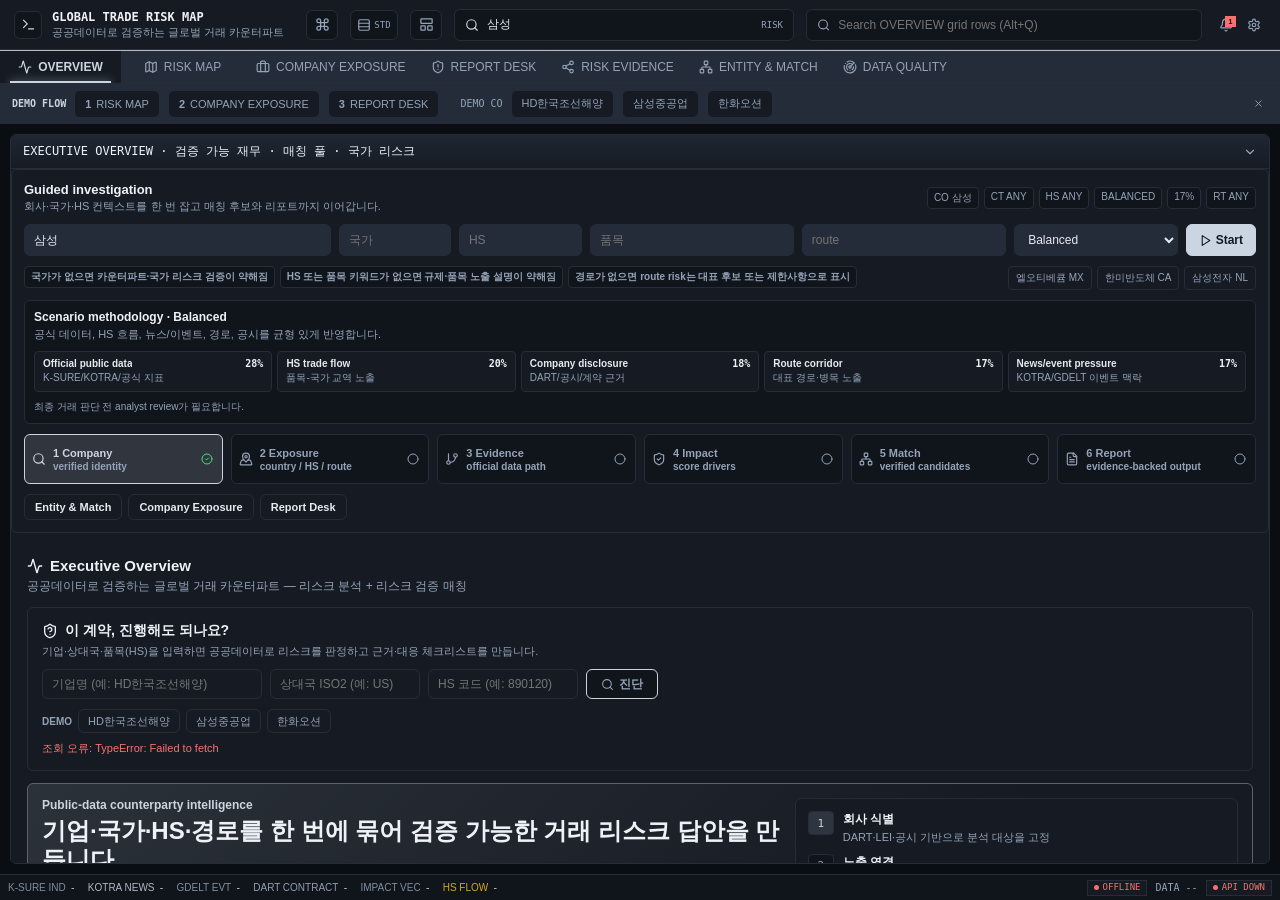
==== index.html @ f88943f3 "Real certifications: KOTRA overseas cert (1525 rows) normalized to dedicated cache; /trade-risk/cert" ====
<!DOCTYPE html>
<html lang="en">
  <head>
    <meta charset="UTF-8" />
    <meta name="viewport" content="width=device-width, initial-scale=1.0" />
    <meta
      http-equiv="Content-Security-Policy"
      content="default-src 'self'; script-src 'self'; style-src 'self' 'unsafe-inline'; img-src 'self' data: blob: https:; font-src 'self' data:; connect-src 'self' https://gtrm-api.my-worker-data.workers.dev http://localhost:* http://127.0.0.1:* ws://localhost:* ws://127.0.0.1:*; object-src 'none'; base-uri 'self'; form-action 'none'; frame-ancestors 'none'"
    />
    <meta name="referrer" content="no-referrer" />
    <title>Global Trade Risk Map</title>
    <script src="./gtrm-config.js"></script>
    <script type="module" crossorigin src="./assets/index-BjQ5IE_Y.js"></script>
    <link rel="modulepreload" crossorigin href="./assets/useOntologyApi-DXl1hNhh.js">
    <link rel="stylesheet" crossorigin href="./assets/index-DJV8MHOS.css">
  </head>
  <body>
    <div id="root"></div>
  </body>
</html>
---- assets/index-DJV8MHOS.css ----
:root{--lightningcss-light:initial;--lightningcss-dark: ;color-scheme:light;--background:#f7f9fa;--surface:#fff;--surface-low:#eef2f6;--surface-high:#e4e9ef;--surface-bright:#fcfdff;--surface-variant:#f3f5f8;--surface-hover:#3341550f;--surface-active:#3341551c;--primary:#111827;--secondary:#334155;--tertiary:#475569;--error:#dc2626;--danger:#dc2626;--warning:#d97706;--success:#16a34a;--focus:#334155;--on-surface:#1f2937;--on-surface-variant:#64748b;--muted:#64748b;--outline-variant:#d8dee5;--outline-strong:#a8b1bc;--shadow-elevated:0 14px 34px #0f172a14;--shadow-glow:none;--motion-fast:.12s;--motion-medium:.18s;--motion-slow:.32s;--ease-standard:cubic-bezier(.2, 0, 0, 1);--radius-xs:4px;--radius-sm:6px;--radius-md:8px;--source-ksure:#475569;--source-kotra:#334155;--source-gdelt:#6b7280;--source-dart:#374151;--source-hs:#b7791f;--source-route:#64748b;--source-official:#1f2937;--font-technical:"JetBrains Mono", "Space Grotesk", monospace;--font-standard:"Inter", sans-serif;--spacing-xs:4px;--spacing-sm:8px;--spacing-md:12px;--spacing-lg:16px}:root[data-theme=dark]{--lightningcss-light: ;--lightningcss-dark:initial;color-scheme:dark;--background:#0a0d12;--surface:#161b23;--surface-low:#10141b;--surface-high:#202733;--surface-bright:#242c39;--surface-variant:#1a2029;--surface-hover:#cbd5e114;--surface-active:#cbd5e124;--primary:#eef2f8;--secondary:#cbd5e1;--tertiary:#94a3b8;--error:#f87171;--danger:#f87171;--warning:#fbbf24;--success:#4ade80;--focus:#cbd5e1;--on-surface:#e6eaf1;--on-surface-variant:#94a3b8;--muted:#94a3b8;--outline-variant:#262d38;--outline-strong:#3a4351;--shadow-elevated:0 18px 44px #0000008c;--shadow-glow:0 0 0 1px #cbd5e11f;--source-ksure:#94a3b8;--source-kotra:#cbd5e1;--source-gdelt:#94a3b8;--source-dart:#a9b4ca;--source-hs:#fbbf24;--source-route:#94a3b8;--source-official:#cbd5e1}:root[data-theme=dark] button[style*="background: var(--secondary)"],:root[data-theme=dark] button[style*="background:var(--secondary)"],:root[data-theme=dark] button[style*="background-color: var(--secondary)"]{color:#111827!important}:root[data-theme=dark] .panel{border:1px solid var(--outline-variant);box-shadow:0 10px 26px #00000057}:root[data-theme=dark] .panel:hover{border-color:color-mix(in srgb, var(--secondary) 38%, var(--outline-strong))!important;box-shadow:0 0 0 1px color-mix(in srgb, var(--secondary) 20%, transparent), 0 12px 30px #00000075!important}:root[data-theme=dark] .panel-header{background:linear-gradient(180deg, var(--surface-high), var(--surface))}:root[data-theme=dark] .tab-strip{background:var(--surface-low)}:root[data-theme=dark] .active-tab{box-shadow:inset 0 1px #ffffff0a}:root[data-theme=dark] .active-tab:after{box-shadow:0 0 9px color-mix(in srgb, var(--secondary) 75%, transparent)}:root[data-theme=light]{--lightningcss-light:initial;--lightningcss-dark: ;color-scheme:light;--background:#f7f9fa;--surface:#fff;--surface-low:#eef2f6;--surface-high:#e4e9ef;--surface-bright:#fcfdff;--surface-variant:#f3f5f8;--surface-hover:#3341550f;--surface-active:#3341551c;--primary:#111827;--secondary:#334155;--tertiary:#475569;--error:#dc2626;--danger:#dc2626;--warning:#d97706;--success:#16a34a;--focus:#334155;--on-surface:#1f2937;--on-surface-variant:#64748b;--muted:#64748b;--outline-variant:#d8dee5;--outline-strong:#a8b1bc;--shadow-elevated:0 14px 34px #0f172a14;--shadow-glow:none;--source-ksure:#475569;--source-kotra:#334155;--source-gdelt:#6b7280;--source-dart:#374151;--source-hs:#b7791f;--source-route:#64748b;--source-official:#1f2937}*{box-sizing:border-box;margin:0;padding:0}html,body,#root{background-color:var(--background);color:var(--on-surface)}body{background:var(--background);color:var(--on-surface);font-family:var(--font-standard);-webkit-font-smoothing:antialiased;-moz-osx-font-smoothing:grayscale;overflow:hidden}h1,h2,h3,h4{font-family:var(--font-standard);letter-spacing:0}.label-technical{font-family:var(--font-technical);text-transform:uppercase;letter-spacing:0}.label-sm{color:var(--on-surface-variant);font-size:10px;font-weight:600}.zebra-row:nth-child(2n){background-color:color-mix(in srgb, var(--surface-low) 92%, var(--primary) 8%)}.zebra-row:nth-child(odd){background-color:var(--surface)}.dense-grid{background-color:var(--outline-variant);gap:1px;display:grid}.dense-grid-cell{background-color:var(--surface);padding:var(--spacing-xs) var(--spacing-sm);font-size:var(--shell-row-font,10px);line-height:var(--shell-row-line-height,1.28)}.panel{background:var(--surface);border-radius:var(--radius-sm);transition:border-color var(--motion-medium) var(--ease-standard), box-shadow var(--motion-medium) var(--ease-standard), transform var(--motion-medium) var(--ease-standard);flex-direction:column;display:flex;box-shadow:0 1px 2px #0f172a09}.panel:hover{box-shadow:none;border-color:var(--outline-strong)!important}.panel-header{background:linear-gradient(180deg, var(--surface-bright), var(--surface-low));padding:0 var(--spacing-md);border-radius:var(--radius-sm) var(--radius-sm) 0 0;border-bottom:1px solid var(--outline-variant);justify-content:space-between;align-items:center;min-height:34px;display:flex}.panel-content{background:var(--surface)}.compact-left-panel .panel-header{padding:1px 4px}.compact-left-content,.compact-left-content span,.compact-left-content div,.compact-left-content button,.compact-left-content input,.compact-left-content td,.compact-left-content th,.compact-left-content label,.compact-left-content a{font-size:10px!important;line-height:1.3!important}.compact-left-content input,.compact-left-content button{padding-top:2px!important;padding-bottom:2px!important}.scrollbar-hidden{scrollbar-width:none;-ms-overflow-style:none}.scrollbar-hidden::-webkit-scrollbar{width:0;height:0}*{scrollbar-width:thin;scrollbar-color:color-mix(in srgb, var(--on-surface-variant) 34%, transparent) transparent}::-webkit-scrollbar{width:8px;height:8px}::-webkit-scrollbar-thumb{background:color-mix(in srgb, var(--on-surface-variant) 32%, transparent);background-clip:padding-box;border:2px solid #0000}::-webkit-scrollbar-track{background:0 0}.numeric{font-variant-numeric:tabular-nums;text-align:right}.positive{color:var(--secondary)}.negative{color:var(--error)}.warning{color:var(--tertiary)}.action{color:var(--primary)}.source-badge,.confidence-chip{color:#fff;min-height:16px;font-family:var(--font-technical);text-transform:uppercase;white-space:nowrap;border:1px solid #0000;border-radius:0;justify-content:center;align-items:center;padding:1px 5px;font-size:9px;font-weight:700;line-height:1;display:inline-flex}.source-badge[data-source=ksure]{background:var(--source-ksure)}.source-badge[data-source=kotra]{background:var(--source-kotra)}.source-badge[data-source=gdelt]{background:var(--source-gdelt)}.source-badge[data-source=dart]{background:var(--source-dart)}.source-badge[data-source=hs]{background:var(--source-hs)}.source-badge[data-source=route]{background:var(--source-route)}.source-badge[data-source=official]{background:var(--source-official)}.confidence-chip{color:var(--on-surface);border-color:var(--outline-strong);background:0 0}.confidence-chip[data-state=estimated]{color:var(--source-route);border-color:var(--source-route)}.confidence-chip[data-state=candidate]{color:var(--tertiary);border-color:var(--tertiary)}.confidence-chip[data-state=manual]{color:#6f42c1;border-color:#6f42c1}.confidence-chip[data-state=official]{color:var(--source-official);border-color:var(--source-official)}[data-global-search-hidden=true]{display:none!important}[data-global-search-match=true]{box-shadow:inset 2px 0 0 var(--secondary);background-color:#33415517!important}[data-global-search-similar=true]{box-shadow:inset 2px 0 0 var(--tertiary);background-color:#fcb60017!important}button:focus-visible,input:focus-visible,select:focus-visible{outline:2px solid color-mix(in srgb, var(--focus) 70%, transparent);outline-offset:2px}button,input,select{border-radius:var(--radius-xs)}button{transition:background-color var(--motion-fast) var(--ease-standard), border-color var(--motion-fast) var(--ease-standard), color var(--motion-fast) var(--ease-standard), transform var(--motion-fast) var(--ease-standard), box-shadow var(--motion-fast) var(--ease-standard)}button:hover{box-shadow:inset 0 1px #ffffff0a;border-color:var(--outline-strong)!important}button:active{transform:translateY(1px)}.terminal-shell{background:var(--background);--shell-panel-header-height:34px;--shell-row-font:12px;--shell-row-line-height:1.4;--shell-tab-min-width:122px;--shell-tab-height:34px;--shell-tab-font:12px;--shell-footer-height:26px;--shell-command-height:50px;--shell-rail-width:48px}.terminal-shell[data-density=compact]{--spacing-xs:3px;--spacing-sm:6px;--spacing-md:9px;--spacing-lg:12px;--shell-panel-header-height:30px;--shell-row-font:11px;--shell-row-line-height:1.32;--shell-tab-min-width:104px;--shell-tab-height:30px;--shell-tab-font:11px;--shell-footer-height:23px;--shell-command-height:44px;--shell-rail-width:42px}.terminal-shell[data-density=comfortable]{--spacing-xs:5px;--spacing-sm:10px;--spacing-md:14px;--spacing-lg:18px;--shell-panel-header-height:38px;--shell-row-font:13px;--shell-row-line-height:1.5;--shell-tab-min-width:136px;--shell-tab-height:38px;--shell-tab-font:13px;--shell-footer-height:28px;--shell-command-height:56px;--shell-rail-width:52px}.terminal-shell[data-density] .panel-header{min-height:var(--shell-panel-header-height)}.terminal-shell[data-density=compact] .panel-header{padding:2px 6px}.terminal-shell[data-density=comfortable] .panel-header{padding:5px 10px}.terminal-shell[data-density=compact] .dense-grid-cell{padding:2px 5px}.terminal-shell[data-density=comfortable] .dense-grid-cell{padding:5px 9px}.command-bar{-webkit-backdrop-filter:blur(14px);backdrop-filter:blur(14px);box-shadow:0 1px #d8e1e8cc}.logo{min-width:116px}.search-container{border-radius:var(--radius-sm);transition:border-color var(--motion-medium) var(--ease-standard), background-color var(--motion-medium) var(--ease-standard), box-shadow var(--motion-medium) var(--ease-standard);box-shadow:inset 0 1px #ffffff06}.search-container:focus-within{box-shadow:var(--shadow-glow)}.tab-strip{box-shadow:inset 0 -1px 0 var(--outline-variant)}.tab,.active-tab{min-width:var(--shell-tab-min-width);font-size:var(--shell-tab-font);transition:background-color var(--motion-medium) var(--ease-standard), color var(--motion-medium) var(--ease-standard), opacity var(--motion-fast) var(--ease-standard), transform var(--motion-fast) var(--ease-standard);justify-content:center;position:relative}.tab:after,.active-tab:after{content:"";background:var(--secondary);opacity:0;transform-origin:50%;height:2px;transition:opacity var(--motion-medium) var(--ease-standard), transform var(--motion-medium) var(--ease-standard);position:absolute;bottom:0;left:10px;right:10px;transform:scaleX(.4)}.tab:hover{background-color:var(--surface-hover)!important;color:var(--on-surface)!important}.active-tab{box-shadow:inset 0 1px #ffffff8c}.active-tab:after{opacity:1;transform:scaleX(1)}.workspace-rail{box-shadow:inset -1px 0 #ffffff05}.workspace-rail [title]{transition:background-color var(--motion-fast) var(--ease-standard), transform var(--motion-fast) var(--ease-standard), color var(--motion-fast) var(--ease-standard)}.workspace-rail [title]:hover{background-color:var(--surface-hover);transform:translate(1px)}.workspace-layout{background:var(--background)}.ticker-strip{min-height:var(--shell-footer-height);box-shadow:0 -1px #ffffff06}.runtime-status-cluster{align-items:center;gap:var(--spacing-sm);flex-shrink:0;display:flex}.runtime-chip{border:1px solid var(--outline-variant);background:var(--surface);height:16px;color:var(--on-surface-variant);white-space:nowrap;align-items:center;gap:4px;padding:0 6px;font-family:monospace;font-size:9px;line-height:1;display:inline-flex}.runtime-chip:before{content:"";background:currentColor;border-radius:50%;width:5px;height:5px;display:inline-block}.runtime-chip[data-state=live]{color:var(--secondary)}.runtime-chip[data-state=cache],.runtime-chip[data-state=stale]{color:var(--tertiary)}.runtime-chip[data-state=offline]{color:var(--error)}.terminal-shell[data-density=compact] .runtime-chip{height:14px;padding:0 5px;font-size:8px}.terminal-shell[data-density=comfortable] .runtime-chip{height:18px;padding:0 7px;font-size:10px}@keyframes gtrm-panel-ready{0%{opacity:0;transform:translateY(4px)}to{opacity:1;transform:translateY(0)}}@keyframes gtrm-shimmer{0%{transform:translate(-120%)}to{transform:translate(120%)}}.panel-content{animation:gtrm-panel-ready var(--motion-slow) var(--ease-standard) both}.loading-skeleton{background:var(--surface-high);border:1px solid var(--outline-variant);border-radius:var(--radius-sm);width:min(210px,62%);height:28px;position:relative;overflow:hidden}.loading-skeleton:after{content:"";background:linear-gradient(90deg,#0000,#33415521,#0000);animation:1.35s linear infinite gtrm-shimmer;position:absolute;inset:0}@media (prefers-reduced-motion:reduce){*,:before,:after{scroll-behavior:auto!important;transition-duration:.01ms!important;animation-duration:.01ms!important;animation-iteration-count:1!important}}:root{--geo-amber:#ffa028;--geo-neon:#00e676;--geo-alert:#ff3b30;--geo-cyan:#00e5ff;--geo-purple:#e040fb;--geo-muted:#a28d7b;--geo-dim:#3a2a1a;--geo-panel:#0c0c10;--geo-mod:#161619;--geo-bdr:#252528;--geo-deep:#060609}:root[data-theme=light]{--geo-muted:#576873;--geo-dim:#d9e3e8;--geo-panel:#f8fbfc;--geo-mod:#edf3f6;--geo-bdr:#c8d5dd;--geo-deep:#e8eef2}@keyframes geo-flash-green{0%,to{background-color:#0000}25%{background-color:#00e6763d}}@keyframes geo-flash-red{0%,to{background-color:#0000}25%{background-color:#ff3b303d}}@keyframes geo-ticker-up{0%{transform:translateY(0)}to{transform:translateY(-50%)}}@keyframes geo-dzone{0%,to{opacity:.7;transform:translate(-50%,-50%)scale(1)}50%{opacity:1;transform:translate(-50%,-50%)scale(1.12)}}@keyframes geo-scan{0%{top:0}to{top:100%}}@keyframes geo-blink{0%,to{opacity:1}50%{opacity:.15}}@keyframes geo-blink-fast{0%,to{opacity:1}50%{opacity:.1}}.geo-flash-up{animation:1.1s geo-flash-green}.geo-flash-dn{animation:1.1s geo-flash-red}.geo-ticker-track{animation:36s linear infinite geo-ticker-up}.geo-ticker-track:hover{animation-play-state:paused}.geo-dzone-anim{animation:2.6s ease-in-out infinite geo-dzone}.geo-scan-line{pointer-events:none;z-index:5;background:linear-gradient(#0000,#00e5ff1a,#0000);width:100%;height:2px;animation:7s linear infinite geo-scan;position:absolute;left:0}.geo-blink{animation:2s ease-in-out infinite geo-blink}.geo-blink-fast{animation:1.2s ease-in-out infinite geo-blink-fast}.geo-tac-grid{background-image:linear-gradient(#ffa02808 1px,#0000 1px),linear-gradient(90deg,#ffa02808 1px,#0000 1px);background-size:22px 22px}.geo-pbar{background:#1c1c20;height:3px}.geo-pbar-fill{background:var(--geo-amber);height:100%}:root[data-theme=light] .geo-pbar{background:#d7e1e6}.geo-spark{align-items:flex-end;gap:1px;height:18px;display:inline-flex}.geo-spark-bar{background:var(--geo-neon);width:3px;min-height:2px}.geo-spark-bar.dn{background:var(--geo-alert)}.geo-status-dot{flex-shrink:0;width:5px;height:5px;display:inline-block}.geo-dot-green{background:var(--geo-neon);animation:2s ease-in-out infinite geo-blink}.geo-dot-amber{background:var(--geo-amber)}.geo-dot-red{background:var(--geo-alert);animation:1.2s ease-in-out infinite geo-blink-fast}.geo-tree-ch{display:none}.geo-tree-ch.open{display:block}.geo-inspector{border-left:0 solid var(--geo-bdr);flex-shrink:0;width:0;transition:width .18s;overflow:hidden}.geo-inspector.open{border-left-width:1px;width:200px}.geo-dz-modal{border:1px solid var(--geo-alert);z-index:50;background:#0c0c10;min-width:200px;padding:10px;display:none;position:absolute}.geo-dz-modal.open{display:block}:root[data-theme=light] .geo-dz-modal{color:var(--on-surface);background:#fff}.leaflet-tooltip.geo-map-tooltip{white-space:normal;overflow-wrap:anywhere;color:#f2eef6;background:#050508f5;border:1px solid #ffa028b8;min-width:220px;max-width:320px;padding:8px 9px;box-shadow:0 8px 24px #0000008c}.leaflet-tooltip.geo-map-tooltip:before{border-top-color:#ffa028b8}:root[data-theme=light] .leaflet-tooltip.geo-map-tooltip{color:var(--on-surface);background:#fffffff7;border-color:#9a65008c;box-shadow:0 8px 24px #2d3d462e}:root[data-theme=light] .leaflet-tooltip.geo-map-tooltip:before{border-top-color:#9a65008c}:root[data-theme=light] .geo-map-tooltip-inner,:root[data-theme=light] .geo-map-tooltip-head,:root[data-theme=light] .geo-map-tooltip-line{color:var(--on-surface)}.geo-map-tooltip-inner{color:#f2eef6;max-width:300px;font-family:IBM Plex Mono,monospace;font-size:11px;line-height:1.35;display:block}.geo-map-tooltip-head{border-bottom:1px solid #ffffff29;margin-bottom:5px;padding-bottom:4px;font-weight:700}.geo-map-tooltip-line{color:#f2eef6;overflow-wrap:anywhere;word-break:break-word;margin-top:3px}.geo-ac-box{border:1px solid var(--geo-amber);z-index:200;background:#0a0a0d;display:none;position:absolute;top:calc(100% + 1px);left:0;right:0}.geo-ac-box.open{display:block}.geo-ac-item{color:var(--geo-muted);cursor:pointer;padding:3px 10px;font-family:IBM Plex Mono,monospace;font-size:10px}:root[data-theme=light] .geo-ac-box{background:#fff}.geo-ac-item:hover{color:var(--geo-amber);background:#1b1b1f}:root[data-theme=light] .geo-ac-item:hover{color:var(--tertiary);background:#e7eef2}.geo-zrow:nth-child(2n){background:#0e0e12}.geo-zrow:nth-child(odd){background:#131317}.geo-zrow:hover{cursor:crosshair;background:#1c1c20!important}:root[data-theme=light] .geo-zrow:nth-child(2n){background:#f6f9fb}:root[data-theme=light] .geo-zrow:nth-child(odd){background:#fff}:root[data-theme=light] .geo-zrow:hover{background:#e7eef2!important}.geo-scroll::-webkit-scrollbar{width:8px;height:8px}.geo-scroll::-webkit-scrollbar-track{background:#0a0a0d}.geo-scroll::-webkit-scrollbar-thumb{background:#8a5a1d;border:2px solid #0a0a0d}.geo-scroll::-webkit-scrollbar-thumb:hover{background:var(--geo-amber)}:root[data-theme=light] .geo-scroll::-webkit-scrollbar-track{background:#eef4f7}:root[data-theme=light] .geo-scroll::-webkit-scrollbar-thumb{background:#9fb1bb;border-color:#eef4f7}@media (width<=640px){html,body,#root{height:100%;overflow:hidden}.terminal-shell{min-width:0!important}.command-bar{flex-wrap:wrap!important;align-content:center!important;gap:6px!important;height:auto!important;min-height:32px!important;padding:4px 6px!important}.command-bar .logo{flex:none!important}.command-bar .search-container{flex:1 0 100%!important;order:3!important;width:100%!important;min-width:0!important;max-width:none!important}.tab-strip{scrollbar-width:thin;height:28px!important;overflow:auto hidden!important}.tab-strip .tab,.tab-strip .active-tab{text-overflow:ellipsis!important;white-space:nowrap!important;flex:none!important;max-width:132px!important;padding:0 8px!important;overflow:hidden!important}.terminal-shell main{flex-direction:column!important;overflow:hidden!important}.workspace-rail{border-right:0!important;border-bottom:1px solid var(--outline-variant)!important;flex-direction:row!important;justify-content:flex-start!important;align-items:center!important;gap:10px!important;width:100%!important;height:30px!important;padding:0 8px!important;overflow:auto hidden!important}.workspace-layout{-webkit-overflow-scrolling:touch;padding:2px!important;overflow:hidden auto!important}.dock-split{width:100%!important;min-width:0!important;height:auto!important;min-height:0!important;overflow:visible!important}.dock-split-horizontal,.dock-split-vertical{flex-direction:column!important}.dock-split>.panel,.workspace-layout .panel{flex:none!important;width:100%!important;min-width:0!important;min-height:180px!important;max-height:none!important}.dock-split>.panel:first-child,.workspace-layout .panel:first-child{min-height:150px!important}.workspace-layout .panel-content{clip-path:none!important;overflow:auto!important}.workspace-layout .panel[data-panel-id=kg-graph]{min-height:420px!important}.workspace-layout .panel[data-panel-id=kg-suggestions],.kg-graph-traversal{min-height:390px!important}.kg-toolbar-row{flex-wrap:wrap!important;align-items:stretch!important;gap:5px!important;padding:5px 6px!important}.kg-search-control{flex:1 0 100%!important;order:2!important;min-width:0!important}.kg-layer-controls,.kg-view-controls{scrollbar-width:none;min-width:0!important;overflow-x:auto!important}.kg-graph-body{flex-direction:column!important;overflow:hidden!important}.kg-canvas-pane{flex:0 0 246px!important;min-height:246px!important}.kg-side-panel{border-left:0!important;border-top:1px solid var(--outline-variant)!important;width:100%!important;max-height:142px!important}.kg-canvas-controls,.kg-canvas-legend,.workspace-layout .dock-split>div[style*=col-resize],.workspace-layout .dock-split>div[style*=row-resize]{display:none!important}.ticker-strip{scrollbar-width:none;overflow-x:auto!important}.geo-workspace{flex-direction:column!important;height:auto!important;min-height:100%!important;display:flex!important;overflow:visible!important}.geo-subheader{flex-wrap:wrap!important;align-items:stretch!important;gap:6px!important;height:auto!important;min-height:42px!important;padding:5px 6px!important}.geo-market-strip{scrollbar-width:none;flex:100%!important;order:1!important;gap:10px!important;width:100%!important;overflow:auto hidden!important}.geo-command-box{flex:100%!important;order:2!important;width:100%!important;min-width:0!important;max-width:none!important}.geo-signal-status{flex:100%!important;order:3!important;justify-content:flex-end!important;margin-left:0!important;display:none!important}.geo-ac-box{width:100%!important}.geo-main-grid{flex-direction:column!important;grid-template-rows:none!important;grid-template-columns:none!important;gap:3px!important;height:auto!important;min-height:0!important;display:flex!important;overflow:visible!important}.geo-left-column,.geo-right-column{flex-direction:column!important;grid-template-rows:none!important;gap:3px!important;height:auto!important;min-height:0!important;display:flex!important;overflow:visible!important}.geo-left-column{order:2!important}.geo-right-column{order:3!important}.geo-panel{flex:none!important;width:100%!important;min-height:180px!important;max-height:340px!important}.geo-newsfeed-panel{min-height:300px!important}.geo-corporate-panel{min-height:250px!important}.geo-map-panel{flex:none!important;order:1!important;width:100%!important;height:320px!important;min-height:300px!important}.geo-map-header{flex-wrap:wrap!important;align-items:flex-start!important;gap:2px 8px!important;height:auto!important;min-height:32px!important;padding:4px 6px!important}.geo-map-header>div,.geo-map-header>span{min-width:0!important}.geo-map-legend{align-items:flex-start!important;max-height:78px!important;top:52px!important;left:4px!important;right:40px!important;overflow:hidden!important}.geo-map-controls{top:52px!important;right:4px!important}.geo-map-controls button{width:28px!important;height:28px!important}.geo-asset-table-scroll{overflow:auto!important}.geo-asset-table{min-width:440px!important}}
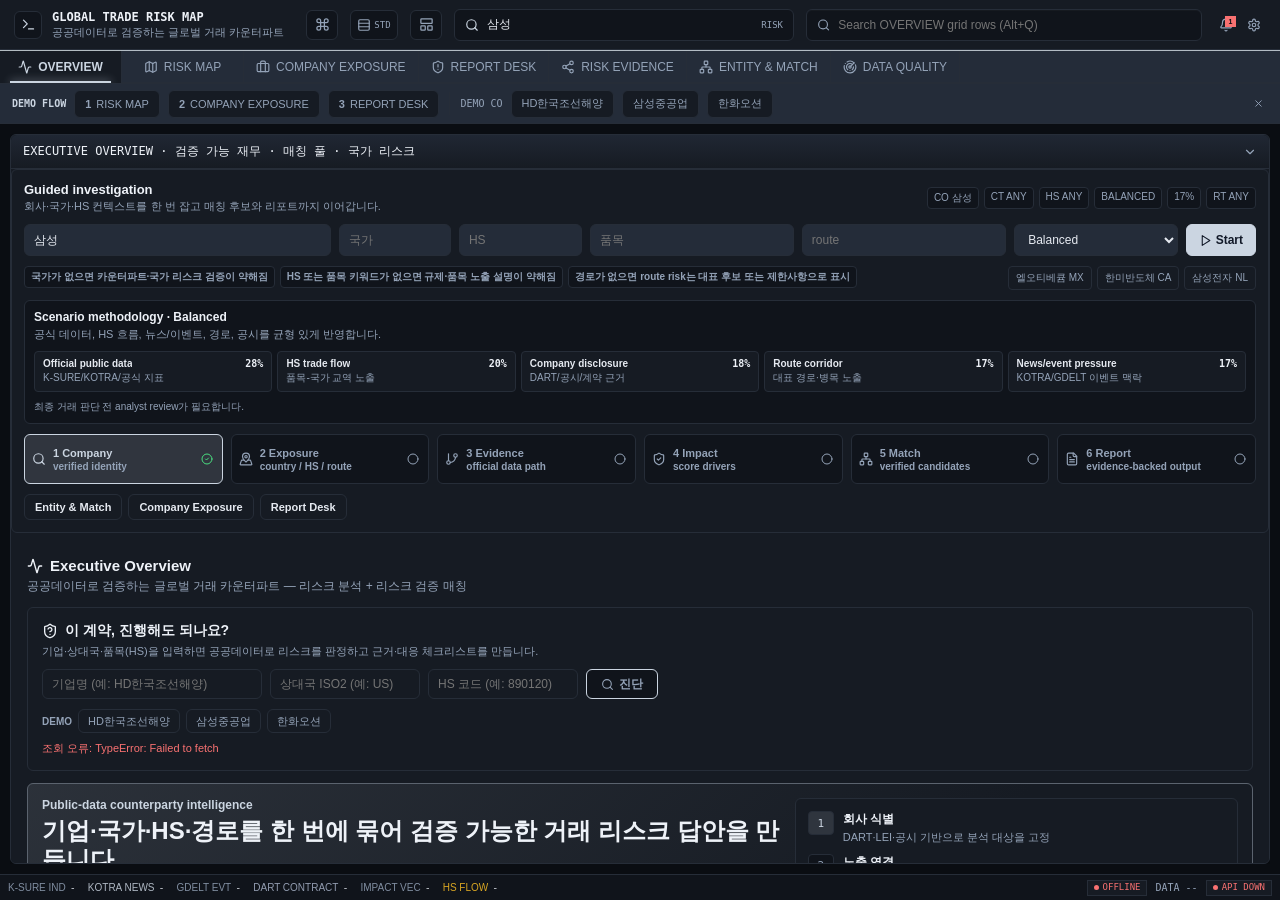
==== commit 22db7074: "Real ownership: GLEIF ownership edges (732 edges/406 cos) normalized to dedicated cache; /trade-risk" ====
--- a/index.html
+++ b/index.html
@@ -10,8 +10,8 @@
     <meta name="referrer" content="no-referrer" />
     <title>Global Trade Risk Map</title>
     <script src="./gtrm-config.js"></script>
-    <script type="module" crossorigin src="./assets/index-BjQ5IE_Y.js"></script>
-    <link rel="modulepreload" crossorigin href="./assets/useOntologyApi-DXl1hNhh.js">
+    <script type="module" crossorigin src="./assets/index-DqzGmkRU.js"></script>
+    <link rel="modulepreload" crossorigin href="./assets/useOntologyApi-DqkB-D1W.js">
     <link rel="stylesheet" crossorigin href="./assets/index-DJV8MHOS.css">
   </head>
   <body>
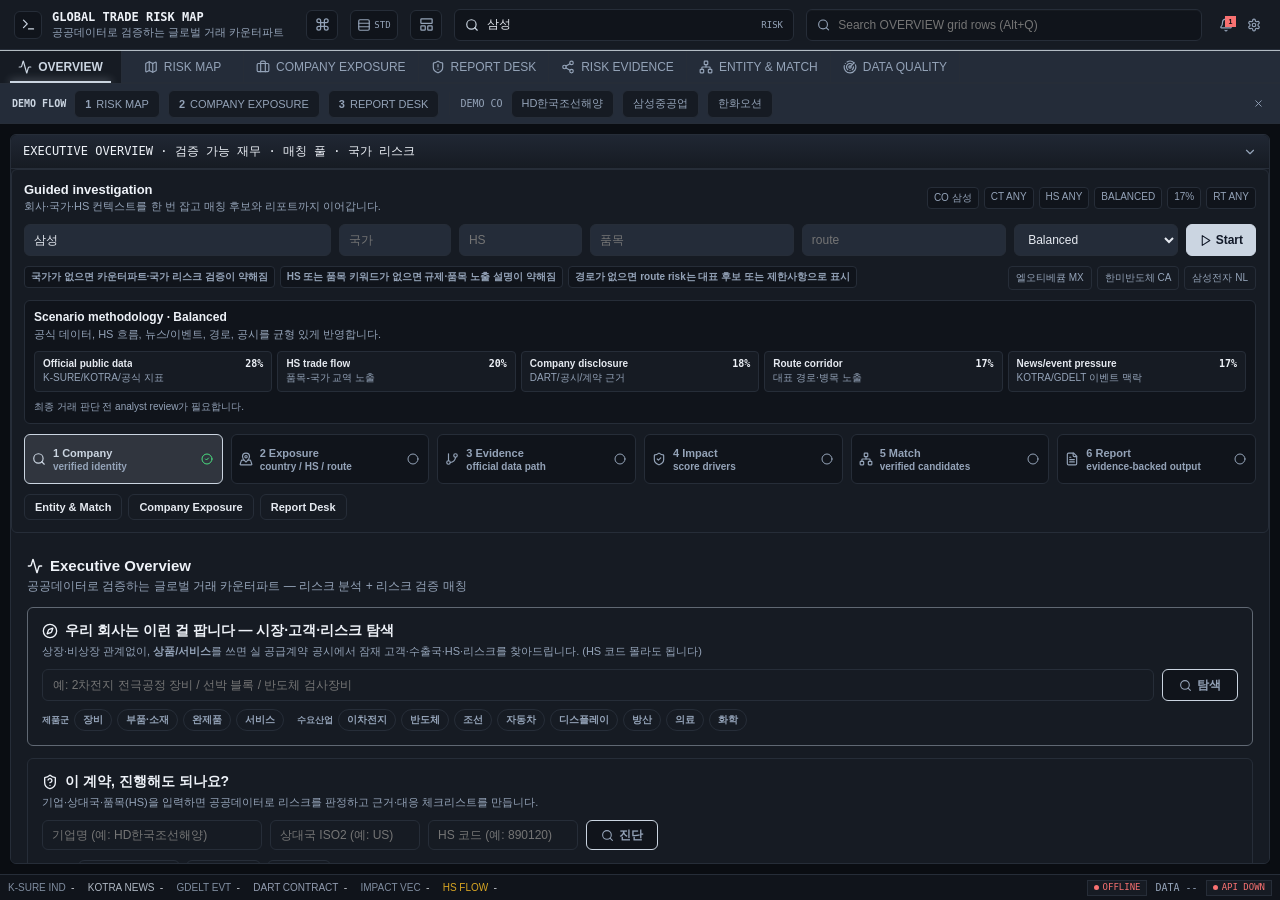
==== commit 14656d99: "Search-first pivot for SMEs: product/service natural-language explore (buyers from real purchase fil" ====
--- a/index.html
+++ b/index.html
@@ -10,8 +10,8 @@
     <meta name="referrer" content="no-referrer" />
     <title>Global Trade Risk Map</title>
     <script src="./gtrm-config.js"></script>
-    <script type="module" crossorigin src="./assets/index-DqzGmkRU.js"></script>
-    <link rel="modulepreload" crossorigin href="./assets/useOntologyApi-DqkB-D1W.js">
+    <script type="module" crossorigin src="./assets/index-Dkjq02CF.js"></script>
+    <link rel="modulepreload" crossorigin href="./assets/useOntologyApi-B-VZFS3E.js">
     <link rel="stylesheet" crossorigin href="./assets/index-DJV8MHOS.css">
   </head>
   <body>
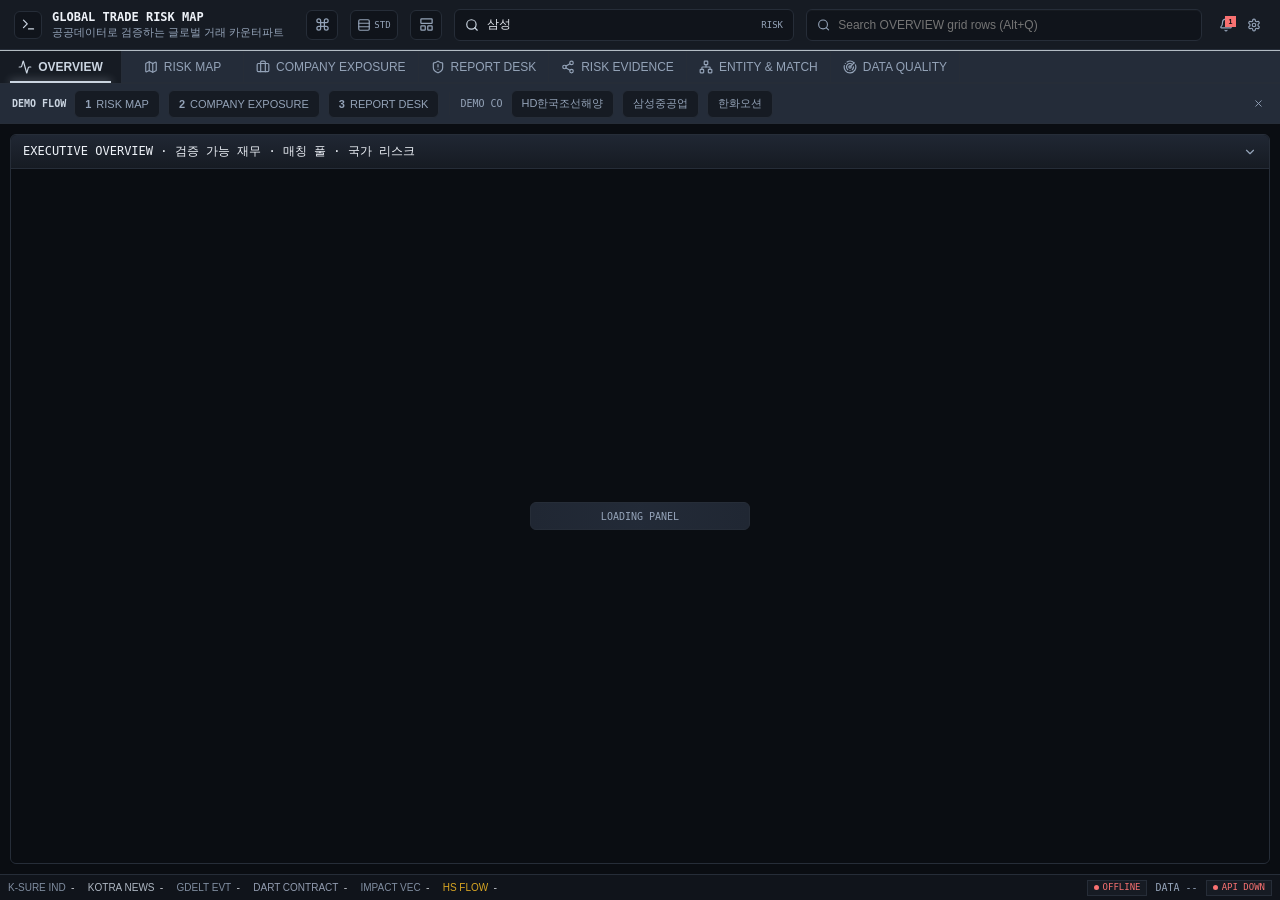
==== commit 641394cc: "AI profile interview: backend LLM(gpt-5.4-mini) natural-language product profiling — adaptive follow" ====
--- a/index.html
+++ b/index.html
@@ -9,10 +9,10 @@
     />
     <meta name="referrer" content="no-referrer" />
     <title>Global Trade Risk Map</title>
-    <script src="./gtrm-config.js"></script>
-    <script type="module" crossorigin src="./assets/index-Dkjq02CF.js"></script>
-    <link rel="modulepreload" crossorigin href="./assets/useOntologyApi-B-VZFS3E.js">
-    <link rel="stylesheet" crossorigin href="./assets/index-DJV8MHOS.css">
+    <script src="/gtrm-config.js"></script>
+    <script type="module" crossorigin src="/assets/index-BKCmdWAC.js"></script>
+    <link rel="modulepreload" crossorigin href="/assets/useOntologyApi-K-p6PM2L.js">
+    <link rel="stylesheet" crossorigin href="/assets/index-DJV8MHOS.css">
   </head>
   <body>
     <div id="root"></div>
